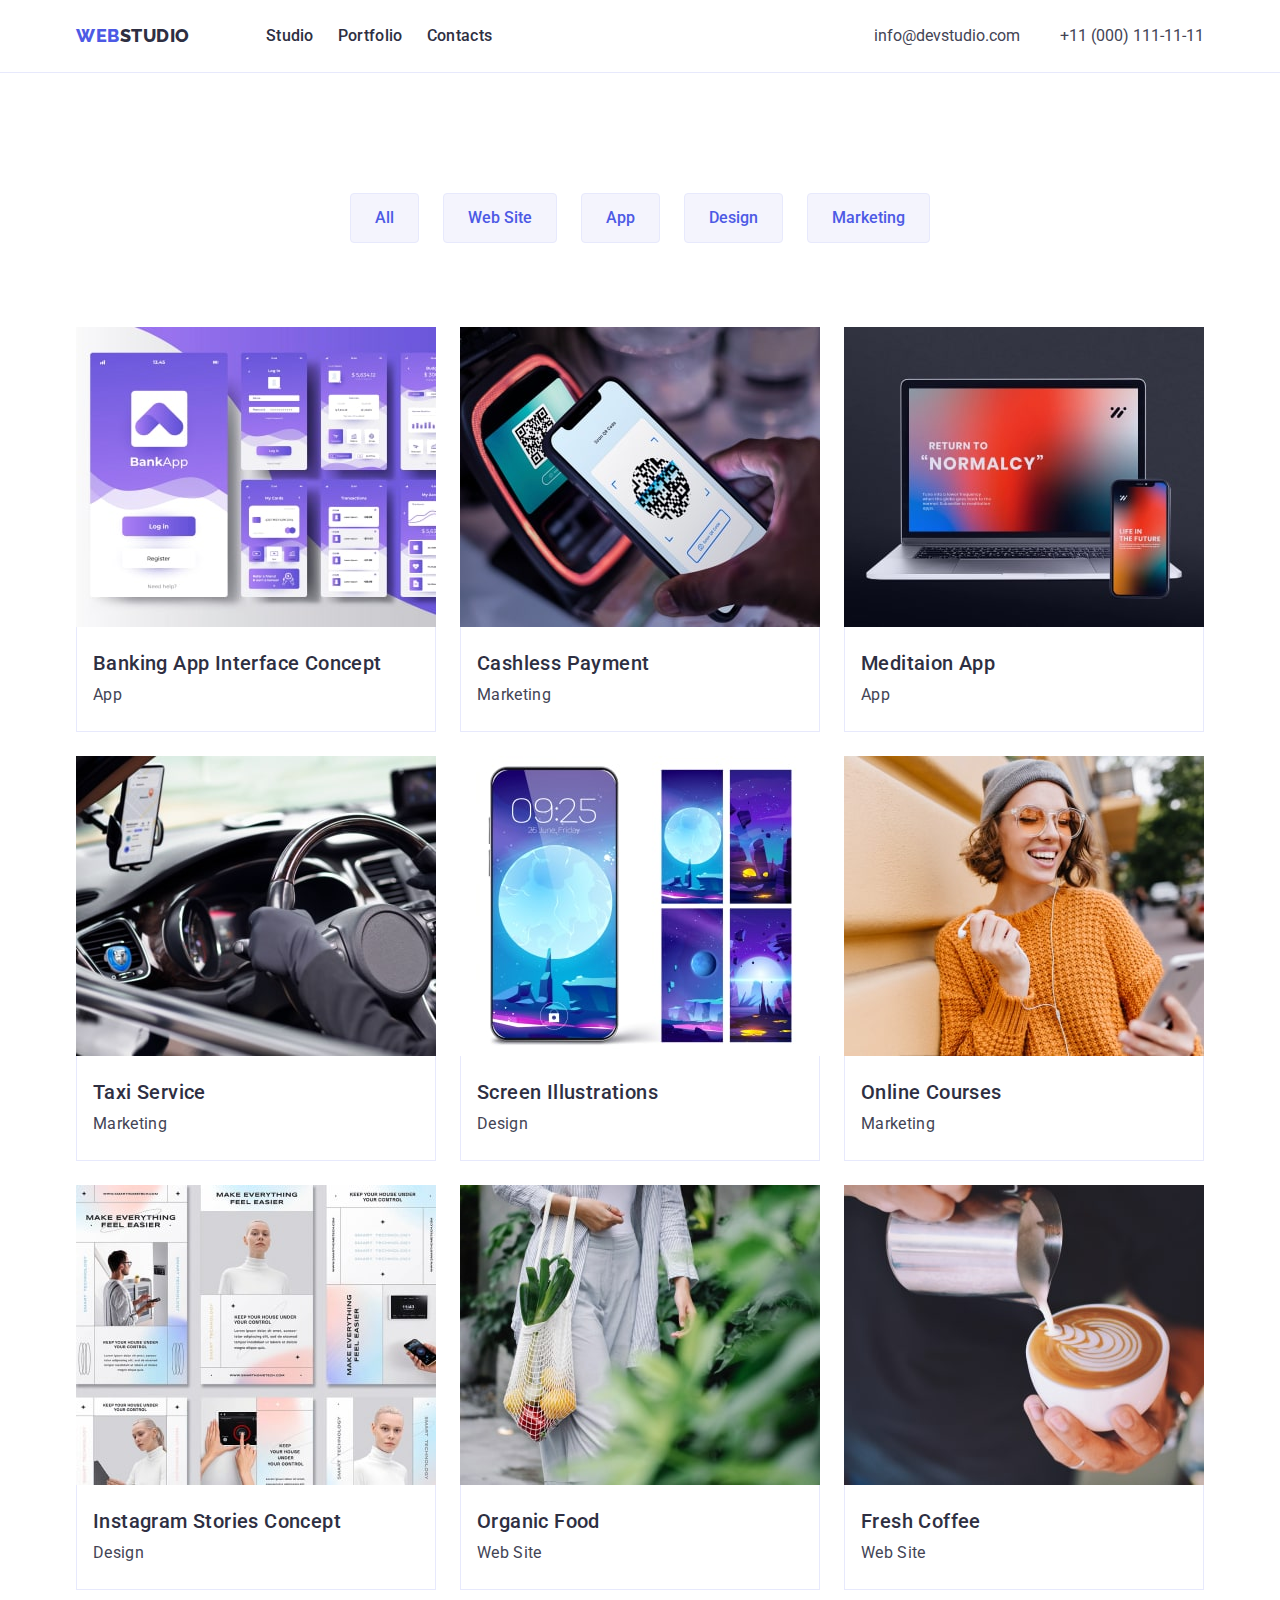
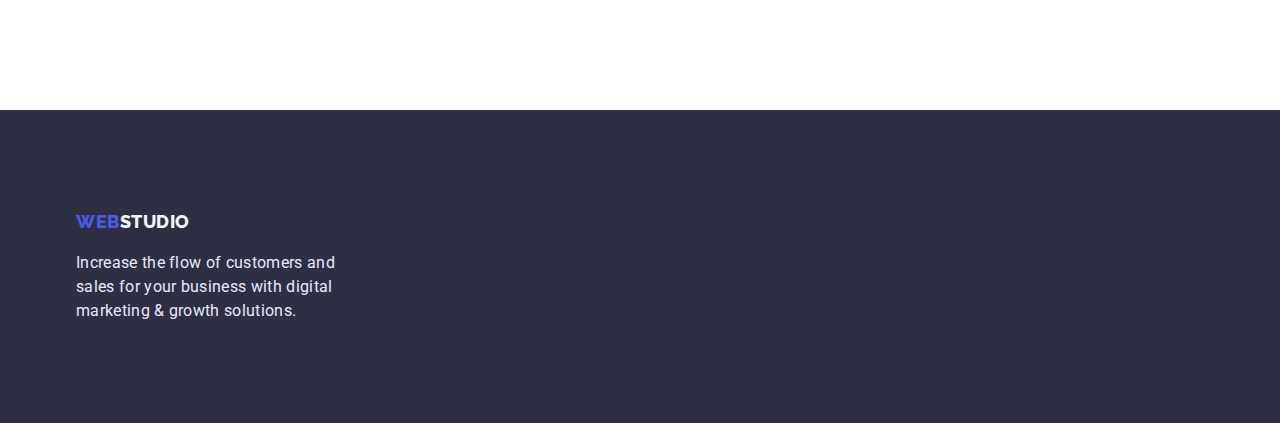
==== portfolio.html @ a4cb20ea "Initial commit" ====
<!DOCTYPE html>
<html lang="en">
  <head>
    <meta charset="UTF-8" />
    <meta http-equiv="X-UA-Compatible" content="IE=edge" />
    <meta name="viewport" content="width=device-width, initial-scale=1.0" />
    <title>Portfolio</title>
    <link
      href="https://fonts.googleapis.com/css2?family=Raleway:wght@800&family=Roboto:wght@400;500;700;900&display=swap"
      rel="stylesheet"
    />
    <link
      rel="stylesheet"
      href="https://cdnjs.cloudflare.com/ajax/libs/modern-normalize/1.1.0/modern-normalize.min.css"
    />
    <link rel="stylesheet" href="./css/styles.css" />
  </head>

  <body>
    <!-- TOP Line  -->

    <header class="page-header">
      <div class="container main-nav">
        <nav class="navigation">
          <a href="./index.html" class="logo"
            ><span class="accent">Web</span>Studio</a
          >

          <!-- Menu Nav -->

          <ul class="site-nav">
            <li class="page-navigation">
              <a href="./index.html" class="page">Studio</a>
            </li>
            <li class="page-navigation">
              <a href="./portfolio.html" class="page">Portfolio</a>
            </li>
            <li class="page-navigation">
              <a href="" class="page">Contacts</a>
            </li>
          </ul>
        </nav>
        <address class="address-nav">
          <ul class="contact-nav">
            <li class="contact-link">
              <a href="mailto:info@devstudio.com" class="link"
                >info@devstudio.com</a
              >
            </li>
            <li class="contact-link">
              <a href="tel:+110001111111" class="link">+11 (000) 111-11-11</a>
            </li>
          </ul>
        </address>
      </div>
    </header>
    <!-- Navigation Button  -->
    <section class="section">
      <div class="container">
        <h1 class="section-title">Chapter</h1>
        <ul class="button-set">
          <li class="button-item">
            <button class="button-portfolio" type="button">All</button>
          </li>
          <li class="button-item">
            <button class="button-portfolio" type="button">Web Site</button>
          </li>
          <li class="button-item">
            <button class="button-portfolio" type="button">App</button>
          </li>
          <li class="button-item">
            <button class="button-portfolio" type="button">Design</button>
          </li>
          <li class="button-item">
            <button class="button-portfolio" type="button">Marketing</button>
          </li>
        </ul>

        <!-- Portfolio -->

        <ul class="card-set">
          <li class="box-image">
            <a href=""
              ><img
                src="./images/image1.jpg"
                alt="bank application"
                width="360"
              />
              <div class="project">
                <h2 class="title">Banking App Interface Concept</h2>
                <p class="section-title-text">App</p>
              </div></a
            >
          </li>
          <li class="box-image">
            <a href=""
              ><img src="./images/image2.jpg" alt="phone payment" width="360" />
              <div class="project">
                <h2 class="title">Cashless Payment</h2>
                <p class="section-title-text">Marketing</p>
              </div></a
            >
          </li>
          <li class="box-image">
            <a href=""
              ><img
                src="./images/image3.jpg"
                alt="phone and laptop"
                width="360"
              />
              <div class="project">
                <h2 class="title">Meditaion App</h2>
                <p class="section-title-text">App</p>
              </div></a
            >
          </li>
          <li class="box-image">
            <a href=""
              ><img src="./images/image4.jpg" alt="car inside" width="360" />
              <div class="project">
                <h2 class="title">Taxi Service</h2>
                <p class="section-title-text">Marketing</p>
              </div></a
            >
          </li>
          <li class="box-image">
            <a href=""
              ><img
                src="./images/image5.jpg"
                alt="illustration on phone"
                width="360"
              />
              <div class="project">
                <h2 class="title">Screen Illustrations</h2>
                <p class="section-title-text">Design</p>
              </div></a
            >
          </li>
          <li class="box-image">
            <a href=""
              ><img
                src="./images/image6.jpg"
                alt="woman with phone"
                width="360"
              />
              <div class="project">
                <h2 class="title">Online Courses</h2>
                <p class="section-title-text">Marketing</p>
              </div></a
            >
          </li>
          <li class="box-image">
            <a href=""
              ><img
                src="./images/image7.jpg"
                alt="application pages"
                width="360"
              />
              <div class="project">
                <h2 class="title">Instagram Stories Concept</h2>
                <p class="section-title-text">Design</p>
              </div></a
            >
          </li>
          <li class="box-image">
            <a href=""
              ><img
                src="./images/image8.jpg"
                alt="woman with bag"
                width="360"
              />
              <div class="project">
                <h2 class="title">Organic Food</h2>
                <p class="section-title-text">Web Site</p>
              </div></a
            >
          </li>
          <li class="box-image">
            <a href=""
              ><img src="./images/image9.jpg" alt="cup a coffee" width="360" />
              <div class="project">
                <h2 class="title">Fresh Coffee</h2>
                <p class="section-title-text">Web Site</p>
              </div></a
            >
          </li>
        </ul>
      </div>
    </section>
    <!-- Footer -->
    <footer class="page-footer">
      <div class="container">
        <a href="./index.html" class="logo"
          ><span class="accent">Web</span>Studio</a
        >
        <p class="text">
          Increase the flow of customers and sales for your business with
          digital marketing & growth solutions.
        </p>
      </div>
    </footer>
  </body>
</html>
---- css/styles.css ----
:root {
  --main-color-background: #ffffff;
  --second-color-background: #2e2f42;
  --third-color-background: #f4f4fd;
  --main-color-headline: #2e2f42;
  --second-color-headline: #ffffff;
  --main-color-paragraph: #434455;
  --second-color-paraagraph: #e7e9fc;
  --button-color: #4d5ae5;
  --hover-color: #404bbf;
  --card-interval: 24px;
}

html {
  box-sizing: border-box;
}
*,
*::before,
*::after {
  box-sizing: inherit;
}

/*-------------- clear styles --------- */
ul,
ol {
  list-style: none;
  padding: 0;
  margin: 0;
}
a {
  text-decoration: none;
  padding: 0;
  margin: 0;
}
p {
  text-decoration: none;
  padding: 0;
  margin: 0;
}
h1,
h2,
h3,
h4,
h5,
h6 {
  margin: 0;
}
img {
  display: block;
  max-width: 100%;
  height: auto;
}

/*---------------- Body -----------------*/
body {
  margin: 0;
  background-color: var(--main-color-background);
  color: var(--main-color-paragraph);
  font-family: 'roboto', sans-serif;
}

.container {
  width: 1158px;
  padding-left: 15px;
  padding-right: 15px;
  margin: 0 auto;
}

/* -------- Navigation set ------ */
.site-nav {
  display: flex;
  margin-left: 76px;
  gap: 24px;
}

/* .site-nav .page-navigation + .page-navigation {
  margin-left: 24px;
} */

.contact-nav {
  display: flex;
  gap: 40px;
}

/* .contact-nav .contact-link + .contact-link {
  margin-left: 40px;
} */
.navigation {
  display: flex;
  align-items: center;
}
.main-nav {
  display: flex;
  align-items: center;
}
.address-nav {
  display: flex;
  margin-left: auto;
}

/*----------------- Header -----------------*/
.page-header {
  border-bottom: 1px solid #e7e9fc;
}

.page-header .logo,
.page-header .accent,
.page-footer .accent {
  align-items: center;

  color: var(--main-color-headline);
  font-family: 'Raleway', sans-serif;
  font-style: normal;
  font-weight: 800;
  font-size: 18px;
  line-height: 1.33;
  text-transform: uppercase;
  letter-spacing: 0.03em;
}
.page-header .accent,
.page-footer .accent {
  color: var(--button-color);
}

.site-nav .page {
  display: block;
  padding-top: 24px;
  padding-bottom: 24px;

  color: var(--main-color-headline);
  font-style: normal;
  font-weight: 500;
  font-size: 16px;
  line-height: 1.5;
  letter-spacing: 0.02em;
}

.address-nav .link {
  color: var(--main-color-paragraph);
  font-style: normal;
  font-size: 16px;
  line-height: 1.5;
}

.site-nav .page:hover,
.site-nav .page:focus,
.site-nav .page:active,
.address-nav .link:hover,
.address-nav .link:focus,
.address-nav .link:active {
  color: var(--hover-color);
}

/*------------------- MAIN ----------------------- */
/*------------ Hero----------- */
.hero {
  text-align: center;
  padding-top: 188px;
  padding-bottom: 188px;

  background-color: var(--second-color-background);
}

.hero .hero-headline {
  margin-bottom: 48px;
  text-align: center;
  max-width: 496px;
  margin-left: auto;
  margin-right: auto;

  color: var(--second-color-headline);
  font-style: normal;
  font-weight: 700;
  font-size: 56px;
  line-height: 1.07;
  letter-spacing: 0.02em;
}

/*----------- button -----------*/
.button {
  font-family: inherit;
  background-color: var(--button-color);
  color: var(--second-color-headline);
  cursor: pointer;
  font-style: normal;
  font-weight: 500;
  font-size: 16px;
  line-height: 1.5;
  border-radius: 4px;
  border: none;
  padding: 16px 32px;
  box-shadow: 0px 4px 4px rgba(0, 0, 0, 0.15);
  letter-spacing: 0.04em;
}

.button:hover,
.button:focus {
  background-color: var(--hover-color);
}

/*------------- Portfolio ------------*/
.button-portfolio {
  padding: 12px 24px;
  cursor: pointer;

  font-family: inherit;
  background-color: #f4f4fd;
  color: var(--button-color);
  font-weight: 500;
  font-size: 16px;
  line-height: 1.5;
  border-radius: 4px;
  border: 1px solid #e7e9fc;
}

.button-portfolio:hover,
.button-portfolio:focus {
  border-color: var(--hover-color);
  color: var(--second-color-headline);
  background-color: var(--button-color);
  box-shadow: 0px 3px 1px rgba(0, 0, 0, 0.1), 0px 2px 1px rgba(0, 0, 0, 0.08),
    0px 2px 2px rgba(0, 0, 0, 0.12);
}

.project {
  color: var(--main-color-paragraph);
  padding-left: 16px;
  padding-right: 16px;
  padding-top: 24px;
  padding-bottom: 24px;
  border-right: 1px solid #e7e9fc;
  border-left: 1px solid #e7e9fc;
  border-bottom: 1px solid #e7e9fc;
}

/* ------- Button Set -------- */
.button-set {
  display: flex;
  flex-wrap: wrap;
  align-items: center;
  margin-bottom: 84px;
  justify-content: center;
  gap: 24px;
}

/*-------------- 3 Section -------------*/
.section.no-padding {
  padding-bottom: 0;
}

.section {
  padding: 120px 0;

  background-color: var(--main-color-background);
  color: var(--main-color-paragraph);
}

.second-section {
  padding: 120px 0;

  background-color: var(--third-color-background);
  text-align: center;
}

.person {
  padding: 24px 5px;
  background-color: var(--main-color-background);
  box-shadow: 0px 1px 6px rgba(46, 47, 66, 0.08),
    0px 1px 1px rgba(46, 47, 66, 0.16), 0px 2px 1px rgba(46, 47, 66, 0.08);
  border-radius: 0px 0px 4px 4px;
}

.section-title {
  position: absolute;
  width: 1px;
  height: 1px;
  margin: -1px;
  border: 0;
  padding: 0;
  white-space: nowrap;
  clip-path: inset(100%);
  clip: rect(0 0 0 0);
  overflow: hidden;
}

.section-header {
  margin-bottom: 72px;

  color: var(--main-color-headline);
  font-style: normal;
  font-weight: 700;
  font-size: 36px;
  line-height: 1.11;
  letter-spacing: 0.02em;
  text-transform: capitalize;
  text-align: center;
}

.title.no-padding {
  padding: 0;
}

.title {
  margin-bottom: 8px;

  color: var(--main-color-headline);
  font-style: normal;
  font-weight: 500;
  font-size: 20px;
  line-height: 1.2;
  letter-spacing: 0.02em;
}

.person .section-title-text,
.project .section-title-text {
  font-size: 16px;
  line-height: 1.5;
}
.section-title-text {
  font-size: 16px;
  line-height: 1.5;
  letter-spacing: 0.02em;
}

/* --------- Card Set -------- */

.card-set {
  display: flex;
  flex-wrap: wrap;
  margin-left: calc(-1 * var(--card-interval));
}

.card-set > .box-item {
  margin-left: var(--card-interval);
  flex-basis: calc(100% / 4 - var(--card-interval));
}

.card-set > .box-image {
  margin-left: var(--card-interval);
  flex-basis: calc(100% / 3 - var(--card-interval));
  margin-bottom: 24px;
}

.card-set > .box-image:nth-last-child(-n + 3) {
  margin-bottom: 0;
}

.card-set > .benefits-list {
  margin-left: var(--card-interval);
  flex-basis: calc(100% / 4 - var(--card-interval));
}

/*------------------- Footer ------------------*/
.page-footer {
  background-color: var(--second-color-background);
  padding: 100px 0;
}

.page-footer .logo {
  display: block;
  align-items: center;
  margin-bottom: 17.5px;

  color: var(--third-color-background);
  font-family: 'Raleway';
  font-style: normal;
  font-weight: 800;
  font-size: 18px;
  line-height: 1.16;
  text-transform: uppercase;
  letter-spacing: 0.03em;
}

.page-footer .text {
  color: var(--second-color-paraagraph);
  font-size: 16px;
  line-height: 1.5;
  letter-spacing: 0.02em;
  max-width: 264px;
}
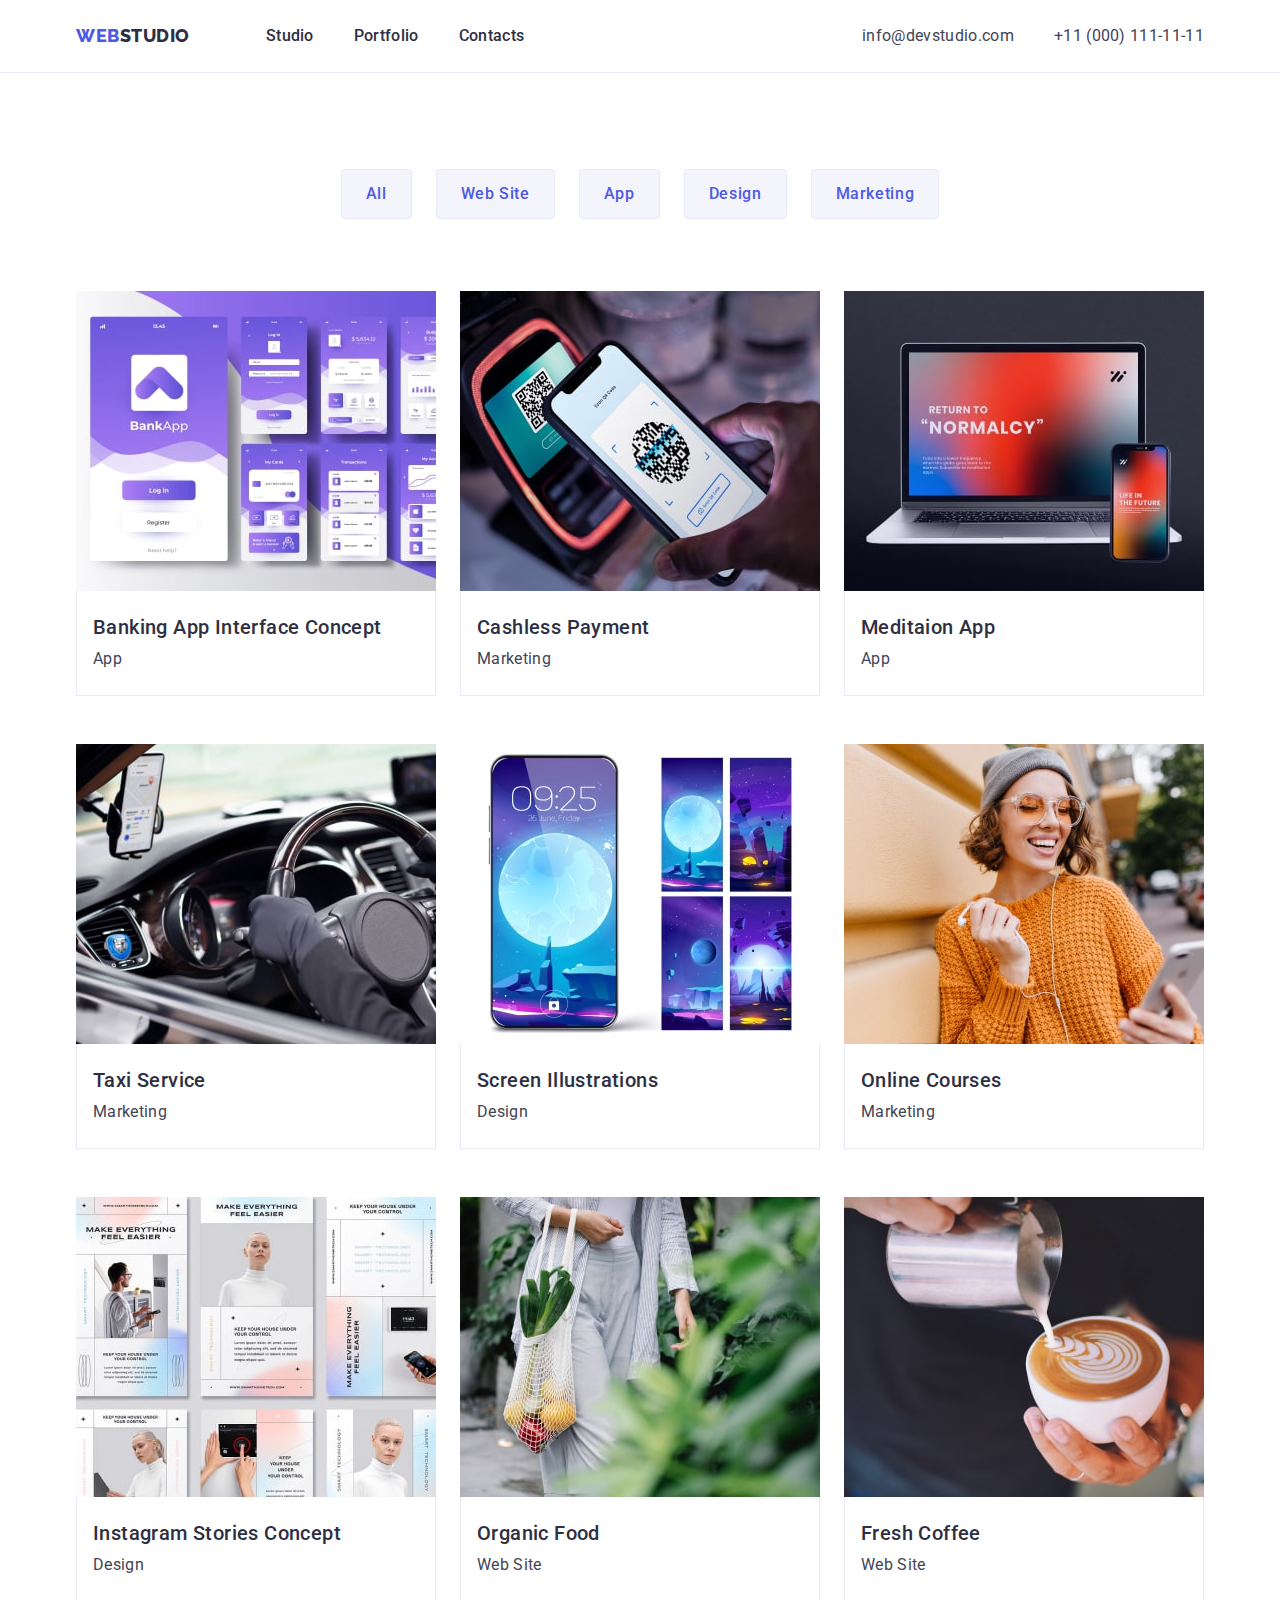
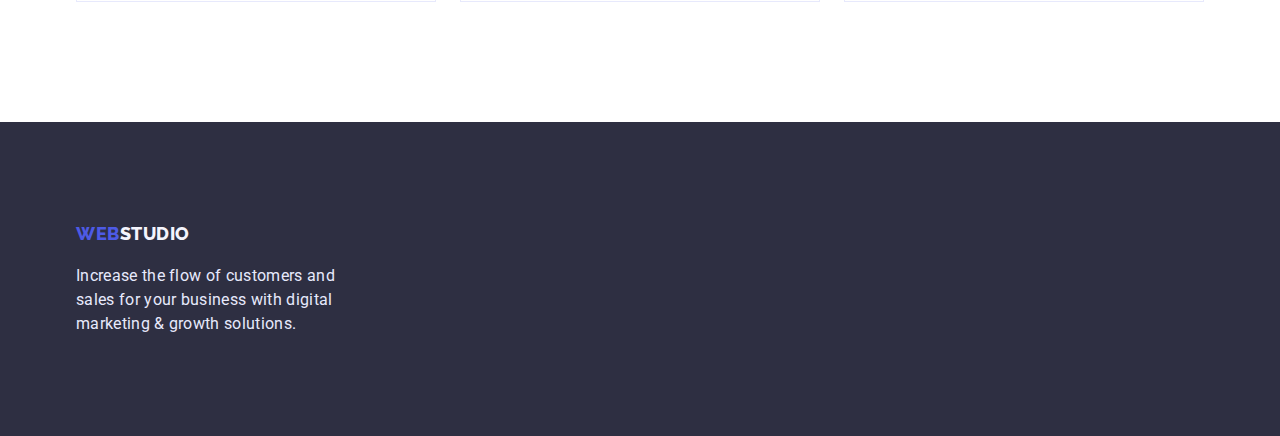
==== commit 31020b64: "small update" ====
--- a/portfolio.html
+++ b/portfolio.html
@@ -55,7 +55,7 @@
       </div>
     </header>
     <!-- Navigation Button  -->
-    <section class="section">
+    <section class="section portfolio-section">
       <div class="container">
         <h1 class="section-title">Chapter</h1>
         <ul class="button-set">
--- a/css/styles.css
+++ b/css/styles.css
@@ -8,16 +8,7 @@
   --second-color-paraagraph: #e7e9fc;
   --button-color: #4d5ae5;
   --hover-color: #404bbf;
-  --card-interval: 24px;
-}
-
-html {
-  box-sizing: border-box;
-}
-*,
-*::before,
-*::after {
-  box-sizing: inherit;
+  /* --card-interval: 24px; */
 }
 
 /*-------------- clear styles --------- */
@@ -70,21 +61,14 @@
 .site-nav {
   display: flex;
   margin-left: 76px;
-  gap: 24px;
-}
-
-/* .site-nav .page-navigation + .page-navigation {
-  margin-left: 24px;
-} */
+  gap: 40px;
+}
 
 .contact-nav {
   display: flex;
   gap: 40px;
 }
 
-/* .contact-nav .contact-link + .contact-link {
-  margin-left: 40px;
-} */
 .navigation {
   display: flex;
   align-items: center;
@@ -140,6 +124,7 @@
   font-style: normal;
   font-size: 16px;
   line-height: 1.5;
+  letter-spacing: 0.02em;
 }
 
 .site-nav .page:hover,
@@ -159,6 +144,12 @@
   padding-bottom: 188px;
 
   background-color: var(--second-color-background);
+  background-image: linear-gradient(
+      to right,
+      rgba(46, 47, 66, 0.7),
+      rgba(46, 47, 66, 0.7)
+    ),
+    url(../images/people-office.jpg);
 }
 
 .hero .hero-headline {
@@ -211,6 +202,10 @@
   line-height: 1.5;
   border-radius: 4px;
   border: 1px solid #e7e9fc;
+  letter-spacing: 0.04em;
+}
+.section.portfolio-section {
+  padding-top: 96px;
 }
 
 .button-portfolio:hover,
@@ -238,7 +233,7 @@
   display: flex;
   flex-wrap: wrap;
   align-items: center;
-  margin-bottom: 84px;
+  margin-bottom: 72px;
   justify-content: center;
   gap: 24px;
 }
@@ -327,27 +322,26 @@
 .card-set {
   display: flex;
   flex-wrap: wrap;
-  margin-left: calc(-1 * var(--card-interval));
+  align-items: center;
+  column-gap: 24px;
+  row-gap: 48px;
 }
 
 .card-set > .box-item {
-  margin-left: var(--card-interval);
-  flex-basis: calc(100% / 4 - var(--card-interval));
+  width: calc((100% - 72px) / 4);
 }
 
 .card-set > .box-image {
-  margin-left: var(--card-interval);
-  flex-basis: calc(100% / 3 - var(--card-interval));
-  margin-bottom: 24px;
-}
-
-.card-set > .box-image:nth-last-child(-n + 3) {
-  margin-bottom: 0;
-}
-
-.card-set > .benefits-list {
-  margin-left: var(--card-interval);
-  flex-basis: calc(100% / 4 - var(--card-interval));
+  width: calc((100% - 48px) / 3);
+}
+/* ====== Benefits ====== */
+.benefits {
+  display: flex;
+  gap: 24px;
+}
+
+.benefits > .benefits-list {
+  width: calc((100% - 72px) / 4);
 }
 
 /*------------------- Footer ------------------*/
@@ -359,7 +353,7 @@
 .page-footer .logo {
   display: block;
   align-items: center;
-  margin-bottom: 17.5px;
+  margin-bottom: 18px;
 
   color: var(--third-color-background);
   font-family: 'Raleway';
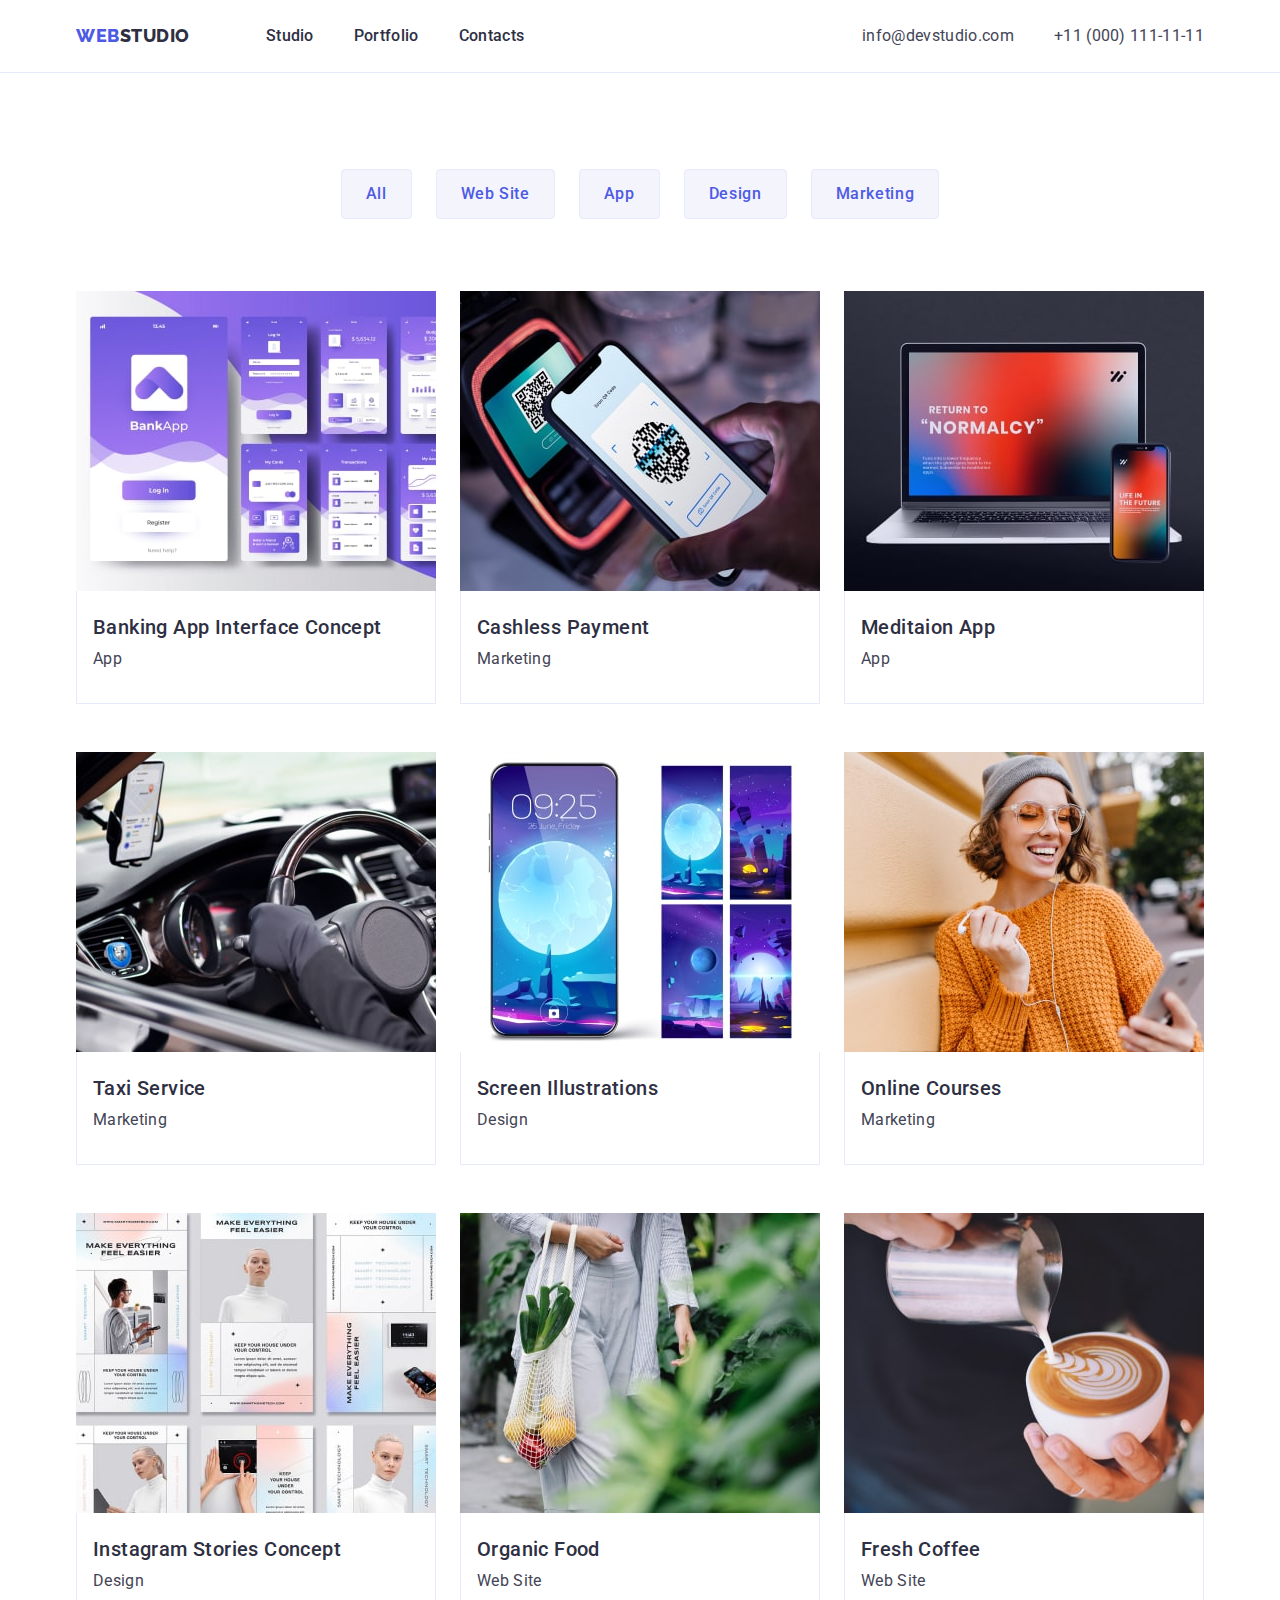
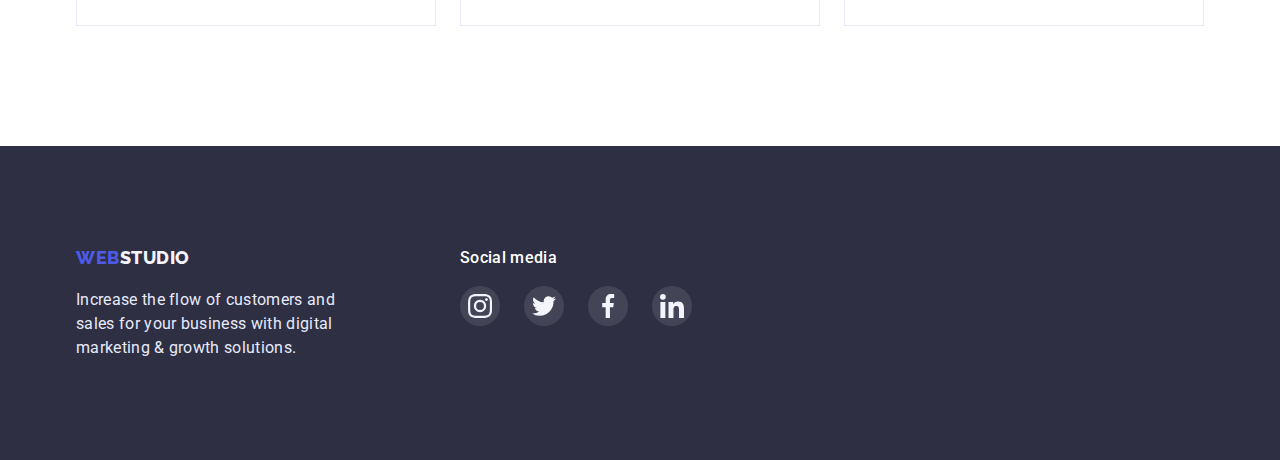
==== commit af8b9077: "before check" ====
--- a/portfolio.html
+++ b/portfolio.html
@@ -79,7 +79,7 @@
         <!-- Portfolio -->
 
         <ul class="card-set">
-          <li class="box-image">
+          <li class="box-image portfolio">
             <a href=""
               ><img
                 src="./images/image1.jpg"
@@ -92,7 +92,7 @@
               </div></a
             >
           </li>
-          <li class="box-image">
+          <li class="box-image portfolio">
             <a href=""
               ><img src="./images/image2.jpg" alt="phone payment" width="360" />
               <div class="project">
@@ -101,7 +101,7 @@
               </div></a
             >
           </li>
-          <li class="box-image">
+          <li class="box-image portfolio">
             <a href=""
               ><img
                 src="./images/image3.jpg"
@@ -114,7 +114,7 @@
               </div></a
             >
           </li>
-          <li class="box-image">
+          <li class="box-image portfolio">
             <a href=""
               ><img src="./images/image4.jpg" alt="car inside" width="360" />
               <div class="project">
@@ -123,7 +123,7 @@
               </div></a
             >
           </li>
-          <li class="box-image">
+          <li class="box-image portfolio">
             <a href=""
               ><img
                 src="./images/image5.jpg"
@@ -136,7 +136,7 @@
               </div></a
             >
           </li>
-          <li class="box-image">
+          <li class="box-image portfolio">
             <a href=""
               ><img
                 src="./images/image6.jpg"
@@ -149,7 +149,7 @@
               </div></a
             >
           </li>
-          <li class="box-image">
+          <li class="box-image portfolio">
             <a href=""
               ><img
                 src="./images/image7.jpg"
@@ -162,7 +162,7 @@
               </div></a
             >
           </li>
-          <li class="box-image">
+          <li class="box-image portfolio">
             <a href=""
               ><img
                 src="./images/image8.jpg"
@@ -175,7 +175,7 @@
               </div></a
             >
           </li>
-          <li class="box-image">
+          <li class="box-image portfolio">
             <a href=""
               ><img src="./images/image9.jpg" alt="cup a coffee" width="360" />
               <div class="project">
@@ -189,14 +189,49 @@
     </section>
     <!-- Footer -->
     <footer class="page-footer">
-      <div class="container">
-        <a href="./index.html" class="logo"
-          ><span class="accent">Web</span>Studio</a
-        >
-        <p class="text">
-          Increase the flow of customers and sales for your business with
-          digital marketing & growth solutions.
-        </p>
+      <div class="container footer-page">
+        <div class="footer-logo">
+          <a href="./index.html" class="logo"
+            ><span class="accent">Web</span>Studio</a
+          >
+          <p class="text">
+            Increase the flow of customers and sales for your business with
+            digital marketing & growth solutions.
+          </p>
+        </div>
+        <div class="footer-social">
+          <h3 class="footer-title title">Social media</h3>
+          <ul class="social-list">
+            <li class="social-item footer">
+              <a href="" class="social-link footer">
+                <svg class="social-icon footer">
+                  <use href="./images/symbol-defs.svg#icon-instagram"></use>
+                </svg>
+              </a>
+            </li>
+            <li class="social-item footer">
+              <a href="" class="social-link footer">
+                <svg class="social-icon footer">
+                  <use href="./images/symbol-defs.svg#icon-twitter"></use>
+                </svg>
+              </a>
+            </li>
+            <li class="social-item footer">
+              <a href="" class="social-link footer">
+                <svg class="social-icon footer">
+                  <use href="./images/symbol-defs.svg#icon-facebook"></use>
+                </svg>
+              </a>
+            </li>
+            <li class="social-item footer">
+              <a href="" class="social-link footer">
+                <svg class="social-icon footer">
+                  <use href="./images/symbol-defs.svg#icon-linkedin"></use>
+                </svg>
+              </a>
+            </li>
+          </ul>
+        </div>
       </div>
     </footer>
   </body>
--- a/css/styles.css
+++ b/css/styles.css
@@ -51,7 +51,7 @@
 }
 
 .container {
-  width: 1158px;
+  max-width: 1158px;
   padding-left: 15px;
   padding-right: 15px;
   margin: 0 auto;
@@ -142,14 +142,17 @@
   text-align: center;
   padding-top: 188px;
   padding-bottom: 188px;
+  max-width: 1440px;
 
   background-color: var(--second-color-background);
   background-image: linear-gradient(
-      to right,
       rgba(46, 47, 66, 0.7),
       rgba(46, 47, 66, 0.7)
     ),
     url(../images/people-office.jpg);
+  background-repeat: no-repeat;
+  background-position: center;
+  background-size: cover;
 }
 
 .hero .hero-headline {
@@ -227,6 +230,11 @@
   border-left: 1px solid #e7e9fc;
   border-bottom: 1px solid #e7e9fc;
 }
+.portfolio:hover {
+  border: 1px solid #f4f4fd;
+  box-shadow: 0px 1px 6px rgba(46, 47, 66, 0.08),
+    0px 1px 1px rgba(46, 47, 66, 0.16), 0px 2px 1px rgba(46, 47, 66, 0.08);
+}
 
 /* ------- Button Set -------- */
 .button-set {
@@ -258,7 +266,7 @@
 }
 
 .person {
-  padding: 24px 5px;
+  padding: 24px 5px 32px;
   background-color: var(--main-color-background);
   box-shadow: 0px 1px 6px rgba(46, 47, 66, 0.08),
     0px 1px 1px rgba(46, 47, 66, 0.16), 0px 2px 1px rgba(46, 47, 66, 0.08);
@@ -293,6 +301,7 @@
 
 .title.no-padding {
   padding: 0;
+  padding-top: 8px;
 }
 
 .title {
@@ -313,6 +322,7 @@
 }
 .section-title-text {
   font-size: 16px;
+  margin-bottom: 8px;
   line-height: 1.5;
   letter-spacing: 0.02em;
 }
@@ -334,6 +344,10 @@
 .card-set > .box-image {
   width: calc((100% - 48px) / 3);
 }
+
+.card-set > .customer {
+  width: calc((100% - 120px) / 6);
+}
 /* ====== Benefits ====== */
 .benefits {
   display: flex;
@@ -344,6 +358,69 @@
   width: calc((100% - 72px) / 4);
 }
 
+.benefits-icon {
+  width: 64px;
+  height: 64px;
+}
+
+.benefits-image {
+  display: flex;
+  align-items: center;
+  justify-content: center;
+  width: 264px;
+  height: 112px;
+  background: #f4f4fd;
+  border-radius: 4px;
+}
+/*--------------- Our Team --------------*/
+.social-list {
+  display: flex;
+  justify-content: center;
+  gap: 24px;
+}
+.social-item {
+  width: 40px;
+  height: 40px;
+}
+.social-link {
+  width: 100%;
+  height: 100%;
+  border-radius: 50%;
+  background-color: #4d5ae5;
+  display: flex;
+  align-items: center;
+  justify-content: center;
+  fill: #f4f4fd;
+}
+.social-icon {
+  width: 16px;
+  height: 16px;
+}
+.social-link:hover {
+  background-color: #404bbf;
+}
+/* --------- Customers--------- */
+
+.customer-logo {
+  fill: #afb1b8;
+  width: 104px;
+  height: 56px;
+}
+.customer-list {
+  display: flex;
+  align-items: center;
+  justify-content: center;
+  width: 168px;
+  height: 88px;
+  border: 1px solid #8e8f99;
+  border-radius: 4px;
+}
+.customer-list:hover {
+  border-color: #404bbf;
+}
+.customer-list:hover .customer-logo {
+  fill: #404bbf;
+}
 /*------------------- Footer ------------------*/
 .page-footer {
   background-color: var(--second-color-background);
@@ -372,3 +449,32 @@
   letter-spacing: 0.02em;
   max-width: 264px;
 }
+
+.social-list {
+  display: flex;
+  align-items: start;
+}
+
+.footer-page {
+  display: flex;
+  gap: 120px;
+}
+.footer-title {
+  margin-bottom: 16px;
+  color: #ffffff;
+  font-size: 16px;
+  line-height: 24px;
+}
+.social-link.footer {
+  background-color: rgba(255, 255, 255, 0.1);
+}
+
+.social-icon.footer {
+  width: 24px;
+  height: 24px;
+}
+
+.social-item.footer:hover {
+  background-color: rgba(49, 208, 170, 1);
+  border-radius: 50%;
+}
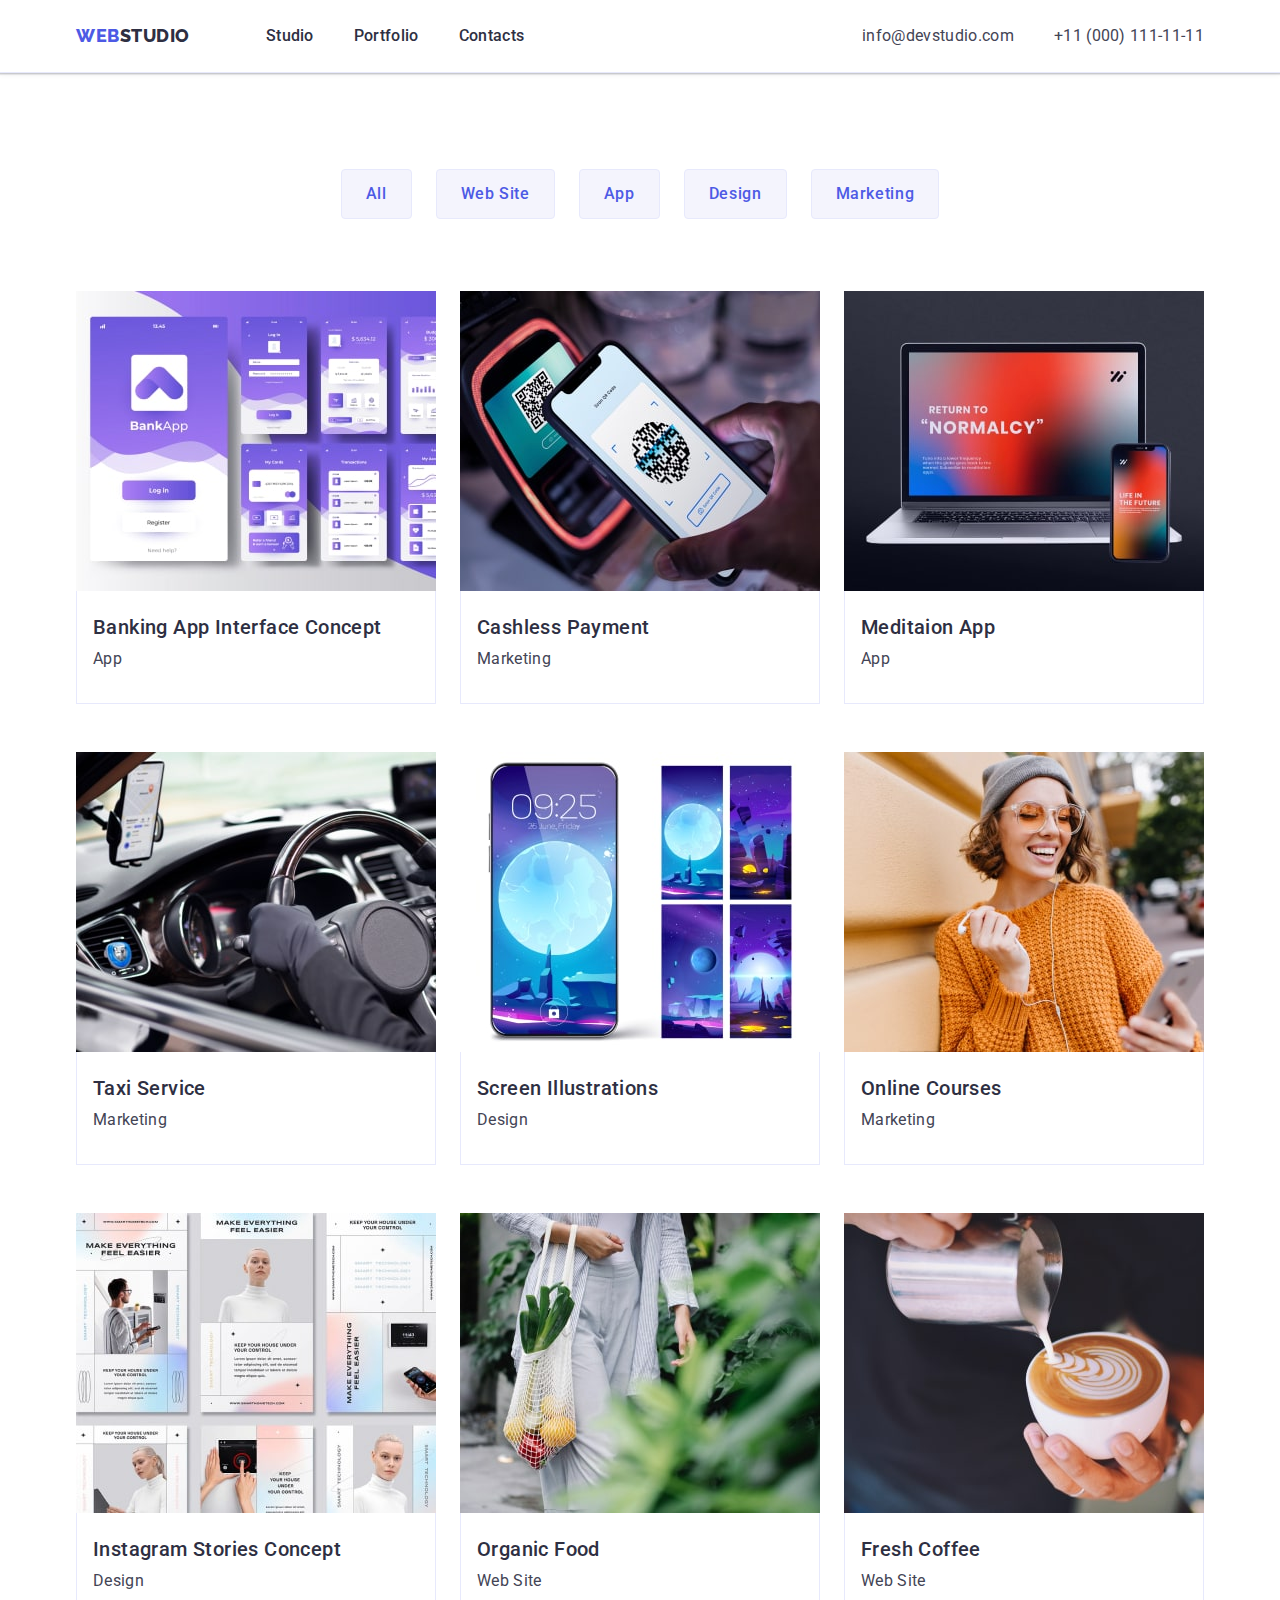
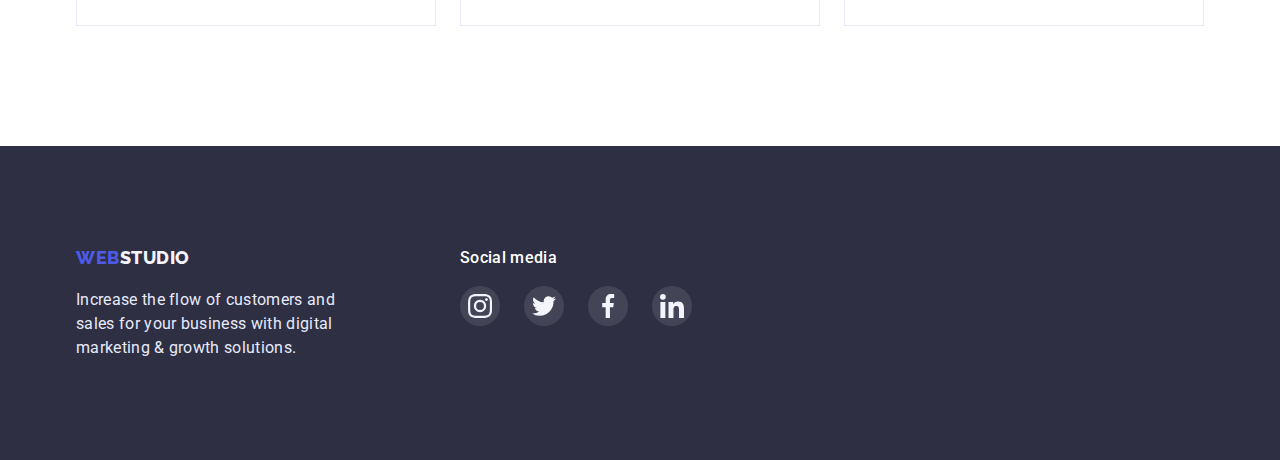
==== commit 63fd7b3d: "Correct portfolio hover/focus/border" ====
--- a/portfolio.html
+++ b/portfolio.html
@@ -24,8 +24,7 @@
         <nav class="navigation">
           <a href="./index.html" class="logo"
             ><span class="accent">Web</span>Studio</a
-          >
-
+          
           <!-- Menu Nav -->
 
           <ul class="site-nav">
@@ -79,8 +78,8 @@
         <!-- Portfolio -->
 
         <ul class="card-set">
-          <li class="box-image portfolio">
-            <a href=""
+          <li class="box-image">
+            <a class="portfolio-link" href=""
               ><img
                 src="./images/image1.jpg"
                 alt="bank application"
@@ -92,8 +91,8 @@
               </div></a
             >
           </li>
-          <li class="box-image portfolio">
-            <a href=""
+          <li class="box-image">
+            <a class="portfolio-link" href=""
               ><img src="./images/image2.jpg" alt="phone payment" width="360" />
               <div class="project">
                 <h2 class="title">Cashless Payment</h2>
@@ -101,8 +100,8 @@
               </div></a
             >
           </li>
-          <li class="box-image portfolio">
-            <a href=""
+          <li class="box-image">
+            <a class="portfolio-link" href=""
               ><img
                 src="./images/image3.jpg"
                 alt="phone and laptop"
@@ -114,8 +113,8 @@
               </div></a
             >
           </li>
-          <li class="box-image portfolio">
-            <a href=""
+          <li class="box-image">
+            <a class="portfolio-link" href=""
               ><img src="./images/image4.jpg" alt="car inside" width="360" />
               <div class="project">
                 <h2 class="title">Taxi Service</h2>
@@ -123,8 +122,8 @@
               </div></a
             >
           </li>
-          <li class="box-image portfolio">
-            <a href=""
+          <li class="box-image">
+            <a class="portfolio-link" href=""
               ><img
                 src="./images/image5.jpg"
                 alt="illustration on phone"
@@ -136,8 +135,8 @@
               </div></a
             >
           </li>
-          <li class="box-image portfolio">
-            <a href=""
+          <li class="box-image">
+            <a class="portfolio-link" href=""
               ><img
                 src="./images/image6.jpg"
                 alt="woman with phone"
@@ -149,8 +148,8 @@
               </div></a
             >
           </li>
-          <li class="box-image portfolio">
-            <a href=""
+          <li class="box-image">
+            <a class="portfolio-link" href=""
               ><img
                 src="./images/image7.jpg"
                 alt="application pages"
@@ -162,8 +161,8 @@
               </div></a
             >
           </li>
-          <li class="box-image portfolio">
-            <a href=""
+          <li class="box-image">
+            <a class="portfolio-link" href=""
               ><img
                 src="./images/image8.jpg"
                 alt="woman with bag"
@@ -175,8 +174,8 @@
               </div></a
             >
           </li>
-          <li class="box-image portfolio">
-            <a href=""
+          <li class="box-image">
+            <a class="portfolio-link" href=""
               ><img src="./images/image9.jpg" alt="cup a coffee" width="360" />
               <div class="project">
                 <h2 class="title">Fresh Coffee</h2>
--- a/css/styles.css
+++ b/css/styles.css
@@ -8,7 +8,6 @@
   --second-color-paraagraph: #e7e9fc;
   --button-color: #4d5ae5;
   --hover-color: #404bbf;
-  /* --card-interval: 24px; */
 }
 
 /*-------------- clear styles --------- */
@@ -84,7 +83,11 @@
 
 /*----------------- Header -----------------*/
 .page-header {
+  padding-top: 24px;
+  padding-bottom: 24px;
   border-bottom: 1px solid #e7e9fc;
+  box-shadow: 0px 2px 1px rgba(46, 47, 66, 0.08),
+    0px 1px 1px rgba(46, 47, 66, 0.16), 0px 1px 6px rgba(46, 47, 66, 0.08);
 }
 
 .page-header .logo,
@@ -108,8 +111,6 @@
 
 .site-nav .page {
   display: block;
-  padding-top: 24px;
-  padding-bottom: 24px;
 
   color: var(--main-color-headline);
   font-style: normal;
@@ -143,6 +144,8 @@
   padding-top: 188px;
   padding-bottom: 188px;
   max-width: 1440px;
+  margin-left: auto;
+  margin-right: auto;
 
   background-color: var(--second-color-background);
   background-image: linear-gradient(
@@ -230,8 +233,9 @@
   border-left: 1px solid #e7e9fc;
   border-bottom: 1px solid #e7e9fc;
 }
-.portfolio:hover {
-  border: 1px solid #f4f4fd;
+.portfolio-link:hover,
+.portfolio-link:focus {
+  display: block;
   box-shadow: 0px 1px 6px rgba(46, 47, 66, 0.08),
     0px 1px 1px rgba(46, 47, 66, 0.16), 0px 2px 1px rgba(46, 47, 66, 0.08);
 }
@@ -254,7 +258,6 @@
 .section {
   padding: 120px 0;
 
-  background-color: var(--main-color-background);
   color: var(--main-color-paragraph);
 }
 
@@ -406,7 +409,7 @@
   width: 104px;
   height: 56px;
 }
-.customer-list {
+.customer-link {
   display: flex;
   align-items: center;
   justify-content: center;
@@ -415,10 +418,12 @@
   border: 1px solid #8e8f99;
   border-radius: 4px;
 }
-.customer-list:hover {
+.customer-link:hover,
+.customer-link:focus {
   border-color: #404bbf;
 }
-.customer-list:hover .customer-logo {
+.customer-link:hover .customer-logo,
+.customer-link:focus .customer-logo {
   fill: #404bbf;
 }
 /*------------------- Footer ------------------*/
@@ -457,7 +462,9 @@
 
 .footer-page {
   display: flex;
-  gap: 120px;
+}
+.footer-logo {
+  margin-right: 120px;
 }
 .footer-title {
   margin-bottom: 16px;
